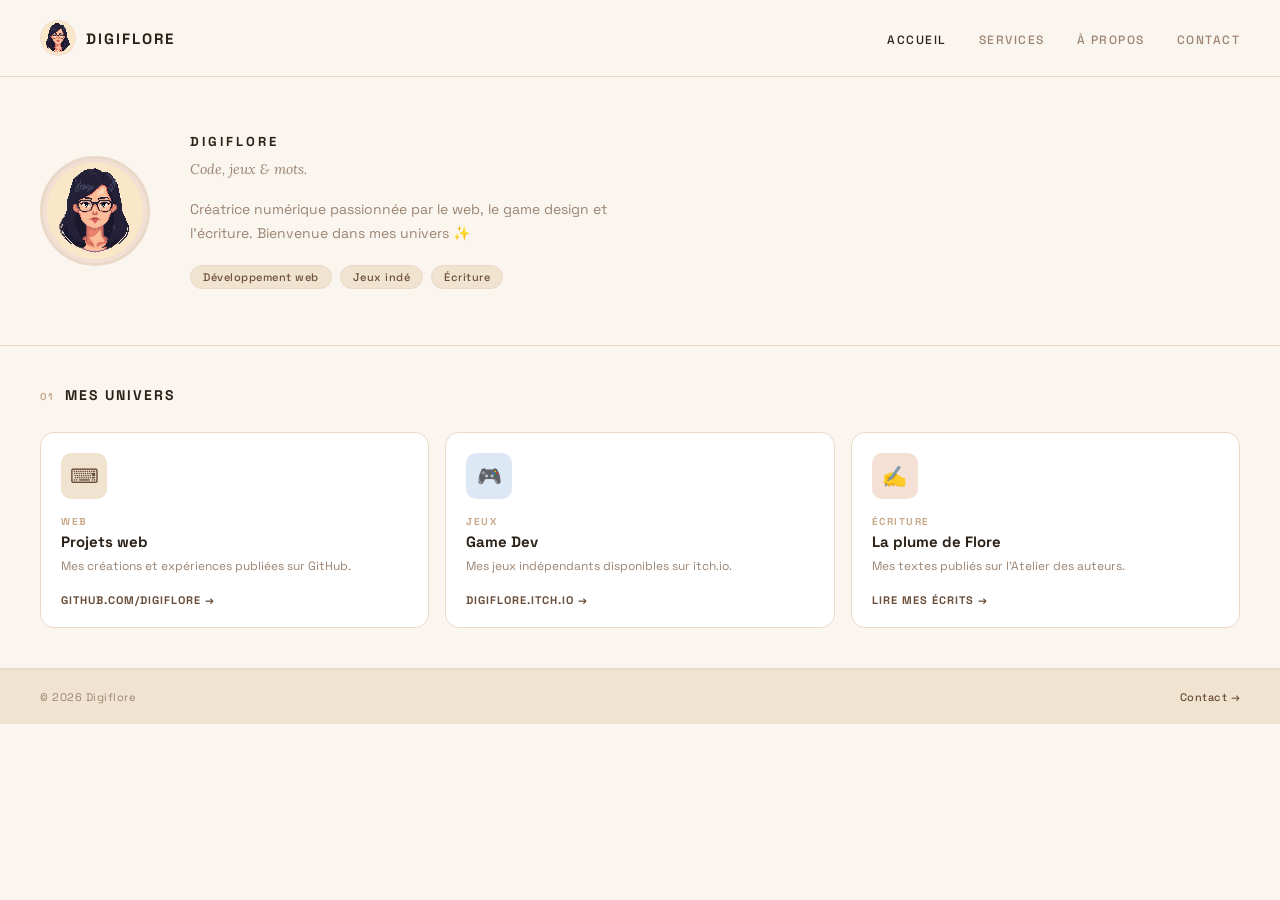
==== index.html @ 6e18a3bf "Amélioration de la navigation" ====
<!DOCTYPE html>
<html lang="fr">

<head>
  <meta charset="UTF-8" />
  <meta name="viewport" content="width=device-width, initial-scale=1.0" />
  <title>Digiflore</title>
  <meta name="description"
    content="Digiflore — Créatrice numérique passionnée par le web, le game design et l'écriture." />
  <link rel="icon" href="./img/digiflore - logo.png" type="image/png" />
  <link rel="preconnect" href="https://fonts.googleapis.com" />
  <link rel="preconnect" href="https://fonts.gstatic.com" crossorigin />
  <link href="https://fonts.googleapis.com/css2?family=Space+Grotesk:wght@400;500;700&family=Lora:ital@1&display=swap"
    rel="stylesheet" />
  <style>
    *,
    *::before,
    *::after {
      box-sizing: border-box;
      margin: 0;
      padding: 0;
    }

    :root {
      --cream: #FAF5EF;
      --beige: #F0E3D0;
      --border: #EAD9C8;
      --accent: #C9A88A;
      --brown-dark: #2A2118;
      --brown-mid: #6B4F3A;
      --brown-muted: #9C8472;
      --footer-bg: #F0E3D0;
    }

    html {
      scroll-behavior: smooth;
    }

    body {
      font-family: 'Space Grotesk', sans-serif;
      font-weight: 400;
      background: var(--cream);
      color: var(--brown-dark);
      min-height: 100vh;
    }

    /* ── NAV ── */
    nav {
      position: sticky;
      top: 0;
      z-index: 100;
      display: flex;
      justify-content: space-between;
      align-items: center;
      padding: 1.25rem 2.5rem;
      background: var(--cream);
      border-bottom: 1px solid var(--border);
    }

    .nav-logo {
      display: flex;
      align-items: center;
      gap: 10px;
      font-size: 15px;
      font-weight: 700;
      letter-spacing: 2px;
      text-transform: uppercase;
      color: var(--brown-dark);
      text-decoration: none;
    }

    .nav-logo img {
      width: 36px;
      height: 36px;
      border-radius: 50%;
      image-rendering: pixelated;
    }

    .nav-links {
      display: flex;
      gap: 2rem;
      list-style: none;
    }

    .nav-links a {
      font-size: 12px;
      font-weight: 500;
      letter-spacing: 1.5px;
      text-transform: uppercase;
      color: var(--brown-muted);
      text-decoration: none;
      transition: color 0.2s;
    }

    .nav-links a:hover,
    .nav-links a.active {
      color: var(--brown-dark);
    }

    /* ── HERO ── */
    .hero {
      display: grid;
      grid-template-columns: auto 1fr;
      gap: 2.5rem;
      align-items: center;
      padding: 3.5rem 2.5rem;
      border-bottom: 1px solid var(--border);
    }

    .hero-avatar {
      width: 110px;
      height: 110px;
      border-radius: 50%;
      background: var(--beige);
      border: 3px solid var(--border);
      overflow: hidden;
      flex-shrink: 0;
    }

    .hero-avatar img {
      width: 100%;
      height: 100%;
      object-fit: cover;
      image-rendering: pixelated;
    }

    .hero-text h1 {
      font-size: 13px;
      font-weight: 700;
      letter-spacing: 3px;
      text-transform: uppercase;
      color: var(--brown-dark);
      margin-bottom: 0.5rem;
    }

    .hero-tagline {
      font-family: 'Lora', serif;
      font-style: italic;
      font-size: 30px;
      color: var(--brown-mid);
      margin-bottom: 1rem;
      line-height: 1.3;
    }

    .hero-text p {
      font-size: 14px;
      line-height: 1.7;
      color: var(--brown-muted);
      max-width: 480px;
    }

    .tags {
      display: flex;
      flex-wrap: wrap;
      gap: 8px;
      margin-top: 1.25rem;
    }

    .tag {
      font-size: 11px;
      font-weight: 500;
      letter-spacing: 0.5px;
      padding: 4px 12px;
      border-radius: 20px;
      background: var(--beige);
      color: var(--brown-mid);
      border: 1px solid var(--border);
    }

    /* ── SECTIONS ── */
    .section {
      padding: 2.5rem;
      border-bottom: 1px solid var(--border);
    }

    .section-header {
      display: flex;
      align-items: baseline;
      gap: 10px;
      margin-bottom: 1.75rem;
    }

    .section-num {
      font-size: 10px;
      font-weight: 700;
      letter-spacing: 2px;
      text-transform: uppercase;
      color: var(--accent);
    }

    .section-title {
      font-size: 14px;
      font-weight: 700;
      letter-spacing: 2px;
      text-transform: uppercase;
      color: var(--brown-dark);
    }

    /* ── CARDS ── */
    .cards {
      display: grid;
      grid-template-columns: repeat(auto-fit, minmax(200px, 1fr));
      gap: 1rem;
    }

    .card {
      background: #fff;
      border: 1px solid var(--border);
      border-radius: 14px;
      padding: 1.25rem;
      text-decoration: none;
      display: block;
      transition: transform 0.2s, border-color 0.2s, box-shadow 0.2s;
    }

    .card:hover {
      transform: translateY(-4px);
      border-color: var(--accent);
      box-shadow: 0 8px 24px rgba(0, 0, 0, 0.05);
    }

    .card-icon {
      width: 46px;
      height: 46px;
      border-radius: 10px;
      display: flex;
      align-items: center;
      justify-content: center;
      margin-bottom: 1rem;
      font-size: 22px;
    }

    .card-icon.warm {
      background: var(--beige);
      color: var(--brown-mid);
    }

    .card-icon.blue {
      background: #DDE8F5;
      color: #3A5B8A;
    }

    .card-icon.peach {
      background: #F5E0D5;
      color: #8A3A3A;
    }

    /* Simple pixel icons via SVG */
    .icon-code::before {
      content: "⌨";
      font-size: 20px;
    }

    .icon-game::before {
      content: "🎮";
      font-size: 20px;
    }

    .icon-quill::before {
      content: "✍";
      font-size: 20px;
    }

    .card-label {
      font-size: 10px;
      font-weight: 700;
      letter-spacing: 1.5px;
      text-transform: uppercase;
      color: var(--accent);
      margin-bottom: 4px;
    }

    .card-name {
      font-size: 15px;
      font-weight: 700;
      color: var(--brown-dark);
      margin-bottom: 6px;
    }

    .card-desc {
      font-size: 12px;
      line-height: 1.6;
      color: var(--brown-muted);
    }

    .card-link {
      margin-top: 1rem;
      font-size: 11px;
      font-weight: 700;
      letter-spacing: 1px;
      text-transform: uppercase;
      color: var(--brown-mid);
      display: flex;
      align-items: center;
      gap: 4px;
    }

    .card-link::after {
      content: " →";
    }

    /* ── ABOUT ── */
    .about-wrap {
      display: grid;
      grid-template-columns: 1fr 2fr;
      gap: 2.5rem;
      align-items: center;
    }

    .about-img {
      background: var(--beige);
      border-radius: 14px;
      border: 1px solid var(--border);
      height: 160px;
      display: flex;
      align-items: center;
      justify-content: center;
      overflow: hidden;
    }

    .about-img img {
      width: 90px;
      height: 90px;
      border-radius: 50%;
      image-rendering: pixelated;
    }

    .about-text p {
      font-size: 14px;
      line-height: 1.8;
      color: var(--brown-mid);
      margin-bottom: 0.75rem;
    }

    .about-text p strong {
      color: var(--brown-dark);
      font-weight: 700;
    }

    /* ── FOOTER ── */
    footer {
      padding: 1.25rem 2.5rem;
      display: flex;
      justify-content: space-between;
      align-items: center;
      background: var(--footer-bg);
      border-top: 1px solid var(--border);
    }

    .footer-copy {
      font-size: 11px;
      color: var(--brown-muted);
      letter-spacing: 0.5px;
    }

    footer a {
      font-size: 11px;
      font-weight: 500;
      letter-spacing: 0.5px;
      color: var(--brown-mid);
      text-decoration: none;
    }

    footer a:hover {
      color: var(--brown-dark);
    }

    /* ── RESPONSIVE ── */
    @media (max-width: 640px) {
      nav {
        padding: 1rem 1.25rem;
      }

      .nav-links {
        gap: 1.25rem;
      }

      .hero {
        grid-template-columns: 1fr;
        padding: 2rem 1.25rem;
        gap: 1.5rem;
      }

      .hero-avatar {
        width: 80px;
        height: 80px;
      }

      .hero-tagline {
        font-size: 24px;
      }

      .section {
        padding: 2rem 1.25rem;
      }

      .about-wrap {
        grid-template-columns: 1fr;
        gap: 1.5rem;
      }

      footer {
        flex-direction: column;
        gap: 0.5rem;
        text-align: center;
      }
    }
  </style>
</head>

<body>

  <!-- NAV -->
  <nav>
    <a href="#home" class="nav-logo">
      <img src="./img/digiflore - logo.png" alt="Logo Digiflore" />
      Digiflore
    </a>
    <ul class="nav-links">
      <li><a href="./index.html" class="active">Accueil</a></li>
      <li><a href="./services.html">Services</a></li>
      <li><a href="./apropos.html">À propos</a></li>
      <li><a href="./contact.html">Contact</a></li>
    </ul>
  </nav>

  <!-- HERO -->
  <section class="hero" id="home">
    <div class="hero-avatar">
      <img src="./img/digiflore - logo.png" alt="Avatar pixel art de Flore" />
    </div>
    <div class="hero-text">
      <h1>Digiflore</h1>
      <p class="hero-tagline">Code, jeux &amp; mots.</p>
      <p>Créatrice numérique passionnée par le web, le game design et l'écriture. Bienvenue dans mes univers ✨</p>
      <div class="tags">
        <span class="tag">Développement web</span>
        <span class="tag">Jeux indé</span>
        <span class="tag">Écriture</span>
      </div>
    </div>
  </section>

  <!-- UNIVERS -->
  <section class="section">
    <div class="section-header">
      <span class="section-num">01</span>
      <span class="section-title">Mes univers</span>
    </div>
    <div class="cards">

      <a class="card" href="https://github.com/digiflore" target="_blank" rel="noopener">
        <div class="card-icon warm icon-code"></div>
        <p class="card-label">Web</p>
        <p class="card-name">Projets web</p>
        <p class="card-desc">Mes créations et expériences publiées sur GitHub.</p>
        <p class="card-link">github.com/digiflore</p>
      </a>

      <a class="card" href="https://digiflore.itch.io/" target="_blank" rel="noopener">
        <div class="card-icon blue icon-game"></div>
        <p class="card-label">Jeux</p>
        <p class="card-name">Game Dev</p>
        <p class="card-desc">Mes jeux indépendants disponibles sur itch.io.</p>
        <p class="card-link">digiflore.itch.io</p>
      </a>

      <a class="card" href="https://www.atelierdesauteurs.com/author/406882432/la-plume-de-flore/" target="_blank"
        rel="noopener">
        <div class="card-icon peach icon-quill"></div>
        <p class="card-label">Écriture</p>
        <p class="card-name">La plume de Flore</p>
        <p class="card-desc">Mes textes publiés sur l'Atelier des auteurs.</p>
        <p class="card-link">Lire mes écrits</p>
      </a>

    </div>
  </section>

  <!-- FOOTER -->
  <footer>
    <span class="footer-copy">© 2026 Digiflore</span>
    <a href="./contact.html">Contact →</a>
  </footer>

</body>

</html>
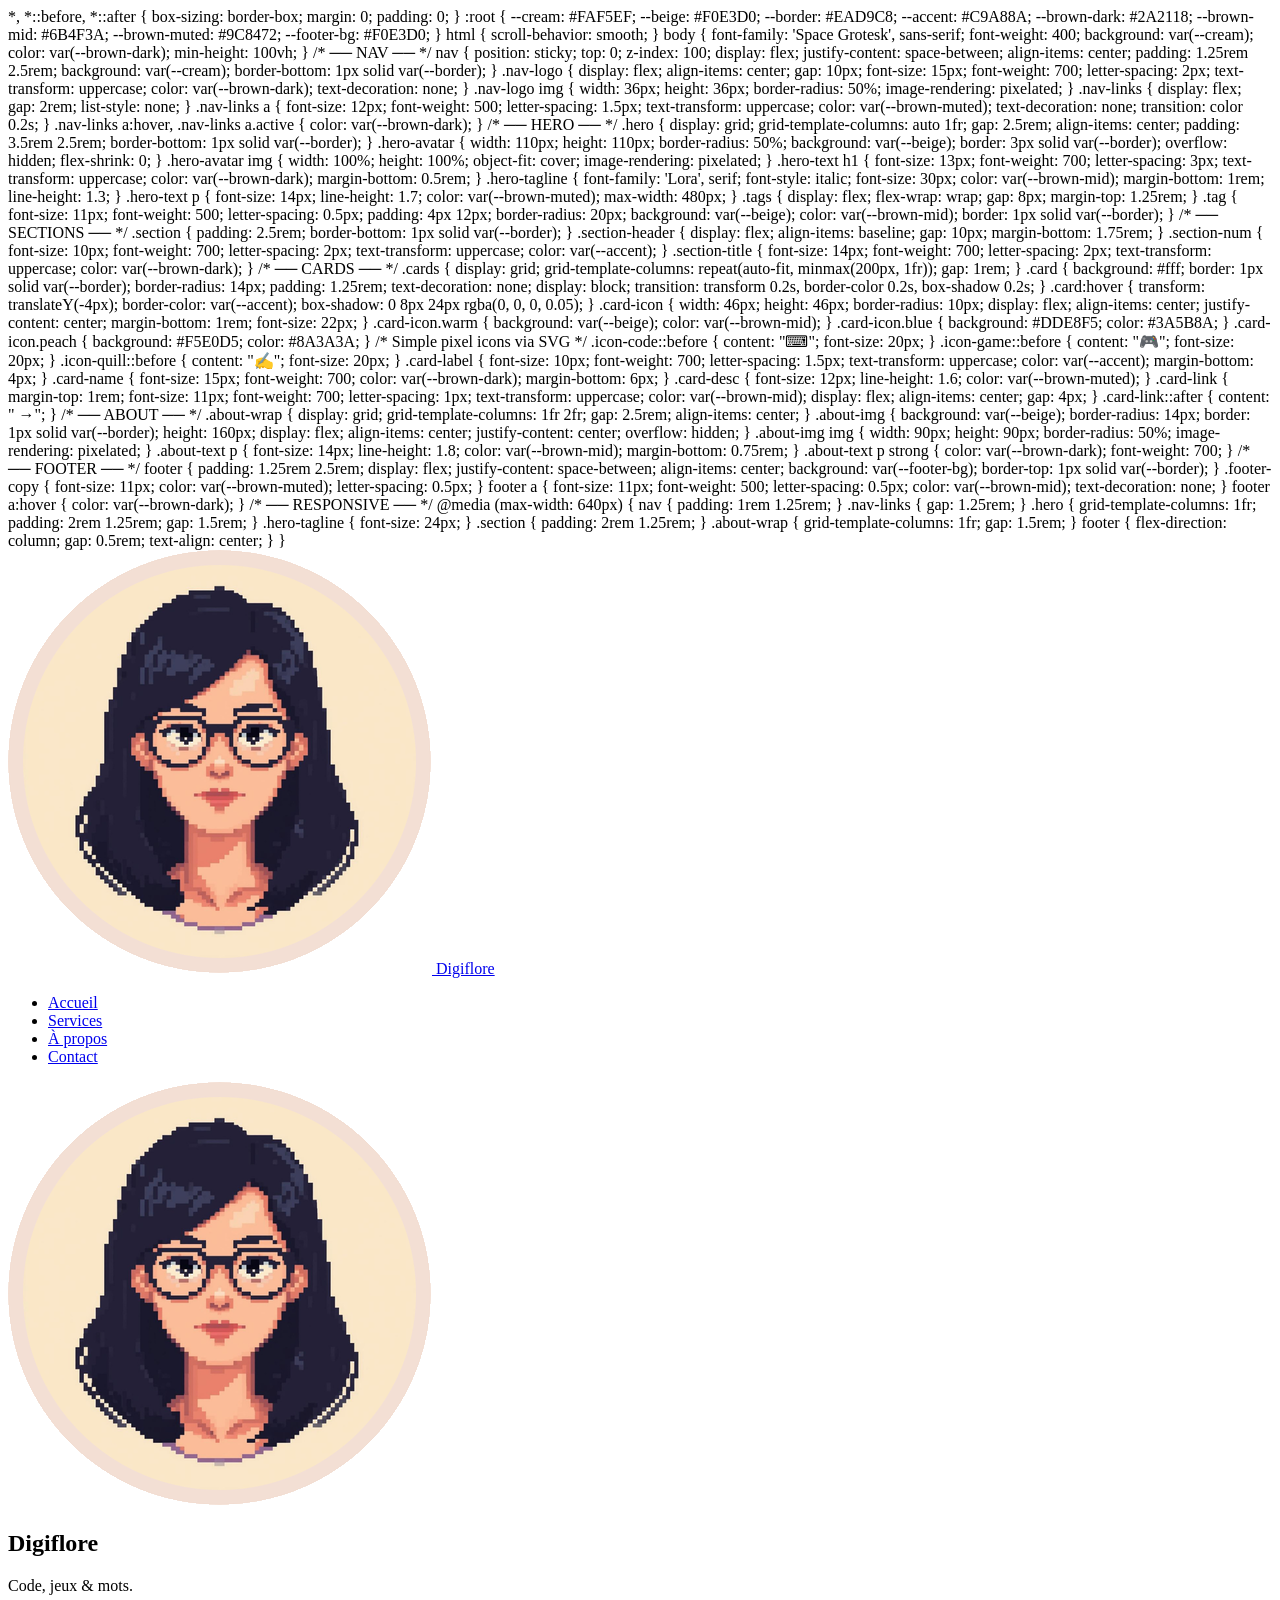
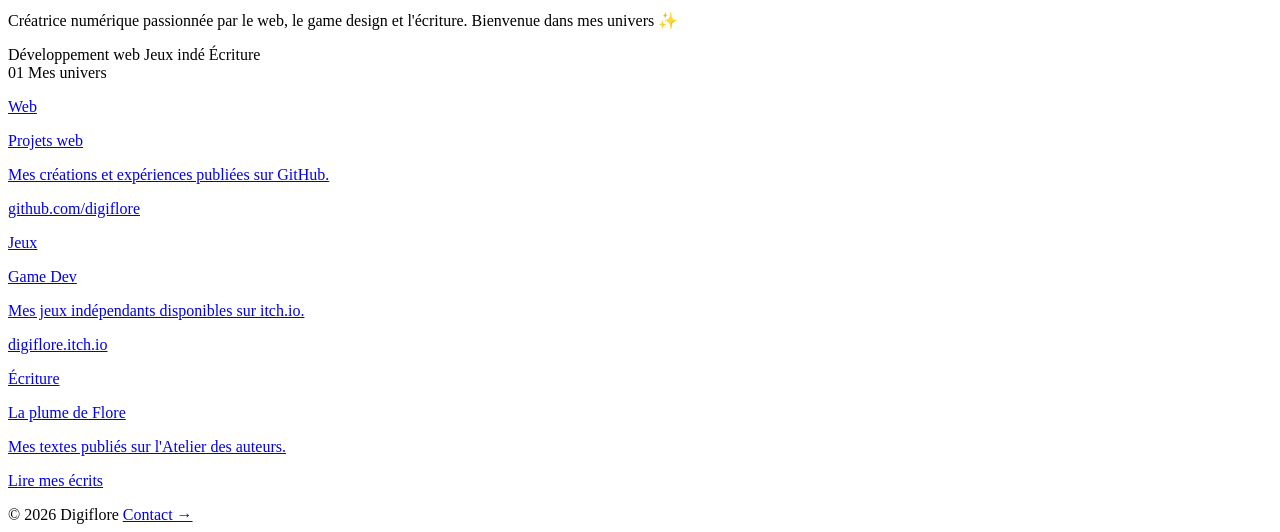
==== commit 7474bb1c: "Amélioration des performances" ====
--- a/index.html
+++ b/index.html
@@ -2,409 +2,412 @@
 <html lang="fr">
 
 <head>
+  <!-- Google tag (gtag.js) -->
+  <script async src="https://www.googletagmanager.com/gtag/js?id=G-BXMVHFDKNB"></script>
+  <script>
+    window.dataLayer = window.dataLayer || [];
+    function gtag() { dataLayer.push(arguments); }
+    gtag('js', new Date());
+
+    gtag('config', 'G-BXMVHFDKNB');
+  </script>
   <meta charset="UTF-8" />
   <meta name="viewport" content="width=device-width, initial-scale=1.0" />
   <title>Digiflore</title>
   <meta name="description"
     content="Digiflore — Créatrice numérique passionnée par le web, le game design et l'écriture." />
-  <link rel="icon" href="./img/digiflore - logo.png" type="image/png" />
-  <link rel="preconnect" href="https://fonts.googleapis.com" />
-  <link rel="preconnect" href="https://fonts.gstatic.com" crossorigin />
-  <link href="https://fonts.googleapis.com/css2?family=Space+Grotesk:wght@400;500;700&family=Lora:ital@1&display=swap"
-    rel="stylesheet" />
-  <style>
-    *,
-    *::before,
-    *::after {
-      box-sizing: border-box;
-      margin: 0;
-      padding: 0;
-    }
-
-    :root {
-      --cream: #FAF5EF;
-      --beige: #F0E3D0;
-      --border: #EAD9C8;
-      --accent: #C9A88A;
-      --brown-dark: #2A2118;
-      --brown-mid: #6B4F3A;
-      --brown-muted: #9C8472;
-      --footer-bg: #F0E3D0;
-    }
-
-    html {
-      scroll-behavior: smooth;
-    }
-
-    body {
-      font-family: 'Space Grotesk', sans-serif;
-      font-weight: 400;
-      background: var(--cream);
-      color: var(--brown-dark);
-      min-height: 100vh;
-    }
-
-    /* ── NAV ── */
-    nav {
-      position: sticky;
-      top: 0;
-      z-index: 100;
-      display: flex;
-      justify-content: space-between;
-      align-items: center;
-      padding: 1.25rem 2.5rem;
-      background: var(--cream);
-      border-bottom: 1px solid var(--border);
-    }
-
-    .nav-logo {
-      display: flex;
-      align-items: center;
-      gap: 10px;
-      font-size: 15px;
-      font-weight: 700;
-      letter-spacing: 2px;
-      text-transform: uppercase;
-      color: var(--brown-dark);
-      text-decoration: none;
-    }
-
-    .nav-logo img {
-      width: 36px;
-      height: 36px;
-      border-radius: 50%;
-      image-rendering: pixelated;
-    }
-
-    .nav-links {
-      display: flex;
-      gap: 2rem;
-      list-style: none;
-    }
-
-    .nav-links a {
-      font-size: 12px;
-      font-weight: 500;
-      letter-spacing: 1.5px;
-      text-transform: uppercase;
-      color: var(--brown-muted);
-      text-decoration: none;
-      transition: color 0.2s;
-    }
-
-    .nav-links a:hover,
-    .nav-links a.active {
-      color: var(--brown-dark);
-    }
-
-    /* ── HERO ── */
-    .hero {
-      display: grid;
-      grid-template-columns: auto 1fr;
-      gap: 2.5rem;
-      align-items: center;
-      padding: 3.5rem 2.5rem;
-      border-bottom: 1px solid var(--border);
-    }
-
-    .hero-avatar {
-      width: 110px;
-      height: 110px;
-      border-radius: 50%;
-      background: var(--beige);
-      border: 3px solid var(--border);
-      overflow: hidden;
-      flex-shrink: 0;
-    }
-
-    .hero-avatar img {
-      width: 100%;
-      height: 100%;
-      object-fit: cover;
-      image-rendering: pixelated;
-    }
-
-    .hero-text h1 {
-      font-size: 13px;
-      font-weight: 700;
-      letter-spacing: 3px;
-      text-transform: uppercase;
-      color: var(--brown-dark);
-      margin-bottom: 0.5rem;
-    }
-
-    .hero-tagline {
-      font-family: 'Lora', serif;
-      font-style: italic;
-      font-size: 30px;
-      color: var(--brown-mid);
-      margin-bottom: 1rem;
-      line-height: 1.3;
-    }
-
-    .hero-text p {
-      font-size: 14px;
-      line-height: 1.7;
-      color: var(--brown-muted);
-      max-width: 480px;
-    }
-
-    .tags {
-      display: flex;
-      flex-wrap: wrap;
-      gap: 8px;
-      margin-top: 1.25rem;
-    }
-
-    .tag {
-      font-size: 11px;
-      font-weight: 500;
-      letter-spacing: 0.5px;
-      padding: 4px 12px;
-      border-radius: 20px;
-      background: var(--beige);
-      color: var(--brown-mid);
-      border: 1px solid var(--border);
-    }
-
-    /* ── SECTIONS ── */
-    .section {
-      padding: 2.5rem;
-      border-bottom: 1px solid var(--border);
-    }
-
-    .section-header {
-      display: flex;
-      align-items: baseline;
-      gap: 10px;
-      margin-bottom: 1.75rem;
-    }
-
-    .section-num {
-      font-size: 10px;
-      font-weight: 700;
-      letter-spacing: 2px;
-      text-transform: uppercase;
-      color: var(--accent);
-    }
-
-    .section-title {
-      font-size: 14px;
-      font-weight: 700;
-      letter-spacing: 2px;
-      text-transform: uppercase;
-      color: var(--brown-dark);
-    }
-
-    /* ── CARDS ── */
-    .cards {
-      display: grid;
-      grid-template-columns: repeat(auto-fit, minmax(200px, 1fr));
-      gap: 1rem;
-    }
-
-    .card {
-      background: #fff;
-      border: 1px solid var(--border);
-      border-radius: 14px;
-      padding: 1.25rem;
-      text-decoration: none;
-      display: block;
-      transition: transform 0.2s, border-color 0.2s, box-shadow 0.2s;
-    }
-
-    .card:hover {
-      transform: translateY(-4px);
-      border-color: var(--accent);
-      box-shadow: 0 8px 24px rgba(0, 0, 0, 0.05);
-    }
-
-    .card-icon {
-      width: 46px;
-      height: 46px;
-      border-radius: 10px;
-      display: flex;
-      align-items: center;
-      justify-content: center;
-      margin-bottom: 1rem;
-      font-size: 22px;
-    }
-
-    .card-icon.warm {
-      background: var(--beige);
-      color: var(--brown-mid);
-    }
-
-    .card-icon.blue {
-      background: #DDE8F5;
-      color: #3A5B8A;
-    }
-
-    .card-icon.peach {
-      background: #F5E0D5;
-      color: #8A3A3A;
-    }
-
-    /* Simple pixel icons via SVG */
-    .icon-code::before {
-      content: "⌨";
-      font-size: 20px;
-    }
-
-    .icon-game::before {
-      content: "🎮";
-      font-size: 20px;
-    }
-
-    .icon-quill::before {
-      content: "✍";
-      font-size: 20px;
-    }
-
-    .card-label {
-      font-size: 10px;
-      font-weight: 700;
-      letter-spacing: 1.5px;
-      text-transform: uppercase;
-      color: var(--accent);
-      margin-bottom: 4px;
-    }
-
-    .card-name {
-      font-size: 15px;
-      font-weight: 700;
-      color: var(--brown-dark);
-      margin-bottom: 6px;
-    }
-
-    .card-desc {
-      font-size: 12px;
-      line-height: 1.6;
-      color: var(--brown-muted);
-    }
-
-    .card-link {
-      margin-top: 1rem;
-      font-size: 11px;
-      font-weight: 700;
-      letter-spacing: 1px;
-      text-transform: uppercase;
-      color: var(--brown-mid);
-      display: flex;
-      align-items: center;
-      gap: 4px;
-    }
-
-    .card-link::after {
-      content: " →";
-    }
-
-    /* ── ABOUT ── */
-    .about-wrap {
-      display: grid;
-      grid-template-columns: 1fr 2fr;
-      gap: 2.5rem;
-      align-items: center;
-    }
-
-    .about-img {
-      background: var(--beige);
-      border-radius: 14px;
-      border: 1px solid var(--border);
-      height: 160px;
-      display: flex;
-      align-items: center;
-      justify-content: center;
-      overflow: hidden;
-    }
-
-    .about-img img {
-      width: 90px;
-      height: 90px;
-      border-radius: 50%;
-      image-rendering: pixelated;
-    }
-
-    .about-text p {
-      font-size: 14px;
-      line-height: 1.8;
-      color: var(--brown-mid);
-      margin-bottom: 0.75rem;
-    }
-
-    .about-text p strong {
-      color: var(--brown-dark);
-      font-weight: 700;
-    }
-
-    /* ── FOOTER ── */
-    footer {
-      padding: 1.25rem 2.5rem;
-      display: flex;
-      justify-content: space-between;
-      align-items: center;
-      background: var(--footer-bg);
-      border-top: 1px solid var(--border);
-    }
-
-    .footer-copy {
-      font-size: 11px;
-      color: var(--brown-muted);
-      letter-spacing: 0.5px;
-    }
-
-    footer a {
-      font-size: 11px;
-      font-weight: 500;
-      letter-spacing: 0.5px;
-      color: var(--brown-mid);
-      text-decoration: none;
-    }
-
-    footer a:hover {
-      color: var(--brown-dark);
-    }
-
-    /* ── RESPONSIVE ── */
-    @media (max-width: 640px) {
-      nav {
-        padding: 1rem 1.25rem;
-      }
-
-      .nav-links {
-        gap: 1.25rem;
-      }
-
-      .hero {
-        grid-template-columns: 1fr;
-        padding: 2rem 1.25rem;
-        gap: 1.5rem;
-      }
-
-      .hero-avatar {
-        width: 80px;
-        height: 80px;
-      }
-
-      .hero-tagline {
-        font-size: 24px;
-      }
-
-      .section {
-        padding: 2rem 1.25rem;
-      }
-
-      .about-wrap {
-        grid-template-columns: 1fr;
-        gap: 1.5rem;
-      }
-
-      footer {
-        flex-direction: column;
-        gap: 0.5rem;
-        text-align: center;
-      }
-    }
+  <link rel="icon" href="./img/logo.png" type="image/png" />
+  <link rel="preconnect" href="https://fonts.googleapis.com">
+  <link rel="preconnect" href="https://fonts.gstatic.com" crossorigin>
+  <link rel="preload" as="style"
+    href="https://fonts.googleapis.com/css2?family=Space+Grotesk:wght@400;500;700&family=Lora:ital@1&display=swap">
+  *,
+  *::before,
+  *::after {
+  box-sizing: border-box;
+  margin: 0;
+  padding: 0;
+  }
+
+  :root {
+  --cream: #FAF5EF;
+  --beige: #F0E3D0;
+  --border: #EAD9C8;
+  --accent: #C9A88A;
+  --brown-dark: #2A2118;
+  --brown-mid: #6B4F3A;
+  --brown-muted: #9C8472;
+  --footer-bg: #F0E3D0;
+  }
+
+  html {
+  scroll-behavior: smooth;
+  }
+
+  body {
+  font-family: 'Space Grotesk', sans-serif;
+  font-weight: 400;
+  background: var(--cream);
+  color: var(--brown-dark);
+  min-height: 100vh;
+  }
+
+  /* ── NAV ── */
+  nav {
+  position: sticky;
+  top: 0;
+  z-index: 100;
+  display: flex;
+  justify-content: space-between;
+  align-items: center;
+  padding: 1.25rem 2.5rem;
+  background: var(--cream);
+  border-bottom: 1px solid var(--border);
+  }
+
+  .nav-logo {
+  display: flex;
+  align-items: center;
+  gap: 10px;
+  font-size: 15px;
+  font-weight: 700;
+  letter-spacing: 2px;
+  text-transform: uppercase;
+  color: var(--brown-dark);
+  text-decoration: none;
+  }
+
+  .nav-logo img {
+  width: 36px;
+  height: 36px;
+  border-radius: 50%;
+  image-rendering: pixelated;
+  }
+
+  .nav-links {
+  display: flex;
+  gap: 2rem;
+  list-style: none;
+  }
+
+  .nav-links a {
+  font-size: 12px;
+  font-weight: 500;
+  letter-spacing: 1.5px;
+  text-transform: uppercase;
+  color: var(--brown-muted);
+  text-decoration: none;
+  transition: color 0.2s;
+  }
+
+  .nav-links a:hover,
+  .nav-links a.active {
+  color: var(--brown-dark);
+  }
+
+  /* ── HERO ── */
+  .hero {
+  display: grid;
+  grid-template-columns: auto 1fr;
+  gap: 2.5rem;
+  align-items: center;
+  padding: 3.5rem 2.5rem;
+  border-bottom: 1px solid var(--border);
+  }
+
+  .hero-avatar {
+  width: 110px;
+  height: 110px;
+  border-radius: 50%;
+  background: var(--beige);
+  border: 3px solid var(--border);
+  overflow: hidden;
+  flex-shrink: 0;
+  }
+
+  .hero-avatar img {
+  width: 100%;
+  height: 100%;
+  object-fit: cover;
+  image-rendering: pixelated;
+  }
+
+  .hero-text h1 {
+  font-size: 13px;
+  font-weight: 700;
+  letter-spacing: 3px;
+  text-transform: uppercase;
+  color: var(--brown-dark);
+  margin-bottom: 0.5rem;
+  }
+
+  .hero-tagline {
+  font-family: 'Lora', serif;
+  font-style: italic;
+  font-size: 30px;
+  color: var(--brown-mid);
+  margin-bottom: 1rem;
+  line-height: 1.3;
+  }
+
+  .hero-text p {
+  font-size: 14px;
+  line-height: 1.7;
+  color: var(--brown-muted);
+  max-width: 480px;
+  }
+
+  .tags {
+  display: flex;
+  flex-wrap: wrap;
+  gap: 8px;
+  margin-top: 1.25rem;
+  }
+
+  .tag {
+  font-size: 11px;
+  font-weight: 500;
+  letter-spacing: 0.5px;
+  padding: 4px 12px;
+  border-radius: 20px;
+  background: var(--beige);
+  color: var(--brown-mid);
+  border: 1px solid var(--border);
+  }
+
+  /* ── SECTIONS ── */
+  .section {
+  padding: 2.5rem;
+  border-bottom: 1px solid var(--border);
+  }
+
+  .section-header {
+  display: flex;
+  align-items: baseline;
+  gap: 10px;
+  margin-bottom: 1.75rem;
+  }
+
+  .section-num {
+  font-size: 10px;
+  font-weight: 700;
+  letter-spacing: 2px;
+  text-transform: uppercase;
+  color: var(--accent);
+  }
+
+  .section-title {
+  font-size: 14px;
+  font-weight: 700;
+  letter-spacing: 2px;
+  text-transform: uppercase;
+  color: var(--brown-dark);
+  }
+
+  /* ── CARDS ── */
+  .cards {
+  display: grid;
+  grid-template-columns: repeat(auto-fit, minmax(200px, 1fr));
+  gap: 1rem;
+  }
+
+  .card {
+  background: #fff;
+  border: 1px solid var(--border);
+  border-radius: 14px;
+  padding: 1.25rem;
+  text-decoration: none;
+  display: block;
+  transition: transform 0.2s, border-color 0.2s, box-shadow 0.2s;
+  }
+
+  .card:hover {
+  transform: translateY(-4px);
+  border-color: var(--accent);
+  box-shadow: 0 8px 24px rgba(0, 0, 0, 0.05);
+  }
+
+  .card-icon {
+  width: 46px;
+  height: 46px;
+  border-radius: 10px;
+  display: flex;
+  align-items: center;
+  justify-content: center;
+  margin-bottom: 1rem;
+  font-size: 22px;
+  }
+
+  .card-icon.warm {
+  background: var(--beige);
+  color: var(--brown-mid);
+  }
+
+  .card-icon.blue {
+  background: #DDE8F5;
+  color: #3A5B8A;
+  }
+
+  .card-icon.peach {
+  background: #F5E0D5;
+  color: #8A3A3A;
+  }
+
+  /* Simple pixel icons via SVG */
+  .icon-code::before {
+  content: "⌨";
+  font-size: 20px;
+  }
+
+  .icon-game::before {
+  content: "🎮";
+  font-size: 20px;
+  }
+
+  .icon-quill::before {
+  content: "✍";
+  font-size: 20px;
+  }
+
+  .card-label {
+  font-size: 10px;
+  font-weight: 700;
+  letter-spacing: 1.5px;
+  text-transform: uppercase;
+  color: var(--accent);
+  margin-bottom: 4px;
+  }
+
+  .card-name {
+  font-size: 15px;
+  font-weight: 700;
+  color: var(--brown-dark);
+  margin-bottom: 6px;
+  }
+
+  .card-desc {
+  font-size: 12px;
+  line-height: 1.6;
+  color: var(--brown-muted);
+  }
+
+  .card-link {
+  margin-top: 1rem;
+  font-size: 11px;
+  font-weight: 700;
+  letter-spacing: 1px;
+  text-transform: uppercase;
+  color: var(--brown-mid);
+  display: flex;
+  align-items: center;
+  gap: 4px;
+  }
+
+  .card-link::after {
+  content: " →";
+  }
+
+  /* ── ABOUT ── */
+  .about-wrap {
+  display: grid;
+  grid-template-columns: 1fr 2fr;
+  gap: 2.5rem;
+  align-items: center;
+  }
+
+  .about-img {
+  background: var(--beige);
+  border-radius: 14px;
+  border: 1px solid var(--border);
+  height: 160px;
+  display: flex;
+  align-items: center;
+  justify-content: center;
+  overflow: hidden;
+  }
+
+  .about-img img {
+  width: 90px;
+  height: 90px;
+  border-radius: 50%;
+  image-rendering: pixelated;
+  }
+
+  .about-text p {
+  font-size: 14px;
+  line-height: 1.8;
+  color: var(--brown-mid);
+  margin-bottom: 0.75rem;
+  }
+
+  .about-text p strong {
+  color: var(--brown-dark);
+  font-weight: 700;
+  }
+
+  /* ── FOOTER ── */
+  footer {
+  padding: 1.25rem 2.5rem;
+  display: flex;
+  justify-content: space-between;
+  align-items: center;
+  background: var(--footer-bg);
+  border-top: 1px solid var(--border);
+  }
+
+  .footer-copy {
+  font-size: 11px;
+  color: var(--brown-muted);
+  letter-spacing: 0.5px;
+  }
+
+  footer a {
+  font-size: 11px;
+  font-weight: 500;
+  letter-spacing: 0.5px;
+  color: var(--brown-mid);
+  text-decoration: none;
+  }
+
+  footer a:hover {
+  color: var(--brown-dark);
+  }
+
+  /* ── RESPONSIVE ── */
+  @media (max-width: 640px) {
+  nav {
+  padding: 1rem 1.25rem;
+  }
+
+  .nav-links {
+  gap: 1.25rem;
+  }
+
+  .hero {
+  grid-template-columns: 1fr;
+  padding: 2rem 1.25rem;
+  gap: 1.5rem;
+  }
+
+  .hero-tagline {
+  font-size: 24px;
+  }
+
+  .section {
+  padding: 2rem 1.25rem;
+  }
+
+  .about-wrap {
+  grid-template-columns: 1fr;
+  gap: 1.5rem;
+  }
+
+  footer {
+  flex-direction: column;
+  gap: 0.5rem;
+  text-align: center;
+  }
+  }
   </style>
 </head>
 
@@ -412,22 +415,22 @@
 
   <!-- NAV -->
   <nav>
-    <a href="#home" class="nav-logo">
-      <img src="./img/digiflore - logo.png" alt="Logo Digiflore" />
+    <a href="./index.html" class="nav-logo">
+      <img src="./img/logo.png" loading="lazy" alt="Logo Digiflore" />
       Digiflore
     </a>
     <ul class="nav-links">
       <li><a href="./index.html" class="active">Accueil</a></li>
-      <li><a href="./services.html">Services</a></li>
-      <li><a href="./apropos.html">À propos</a></li>
-      <li><a href="./contact.html">Contact</a></li>
+      <li><a href="./pages/services.html">Services</a></li>
+      <li><a href="./pages/apropos.html">À propos</a></li>
+      <li><a href="./pages/contact.html">Contact</a></li>
     </ul>
   </nav>
 
   <!-- HERO -->
   <section class="hero" id="home">
     <div class="hero-avatar">
-      <img src="./img/digiflore - logo.png" alt="Avatar pixel art de Flore" />
+      <img src="./img/logo.png" loading="lazy" alt="Avatar pixel art de Flore" />
     </div>
     <div class="hero-text">
       <h1>Digiflore</h1>
@@ -480,7 +483,7 @@
   <!-- FOOTER -->
   <footer>
     <span class="footer-copy">© 2026 Digiflore</span>
-    <a href="./contact.html">Contact →</a>
+    <a href="./pages/contact.html">Contact →</a>
   </footer>
 
 </body>
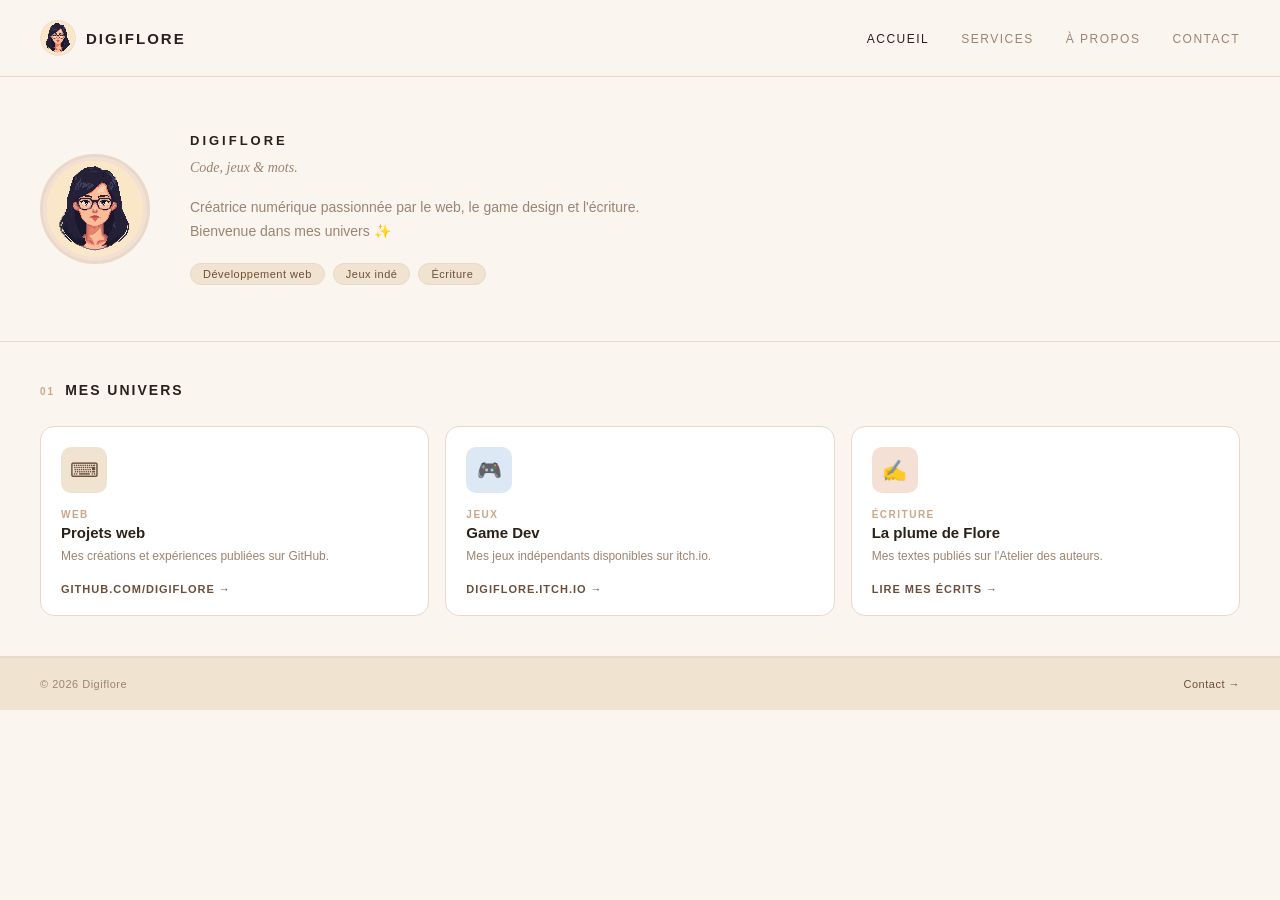
==== commit 630c1125: "Correction erreur balise" ====
--- a/index.html
+++ b/index.html
@@ -21,393 +21,394 @@
   <link rel="preconnect" href="https://fonts.gstatic.com" crossorigin>
   <link rel="preload" as="style"
     href="https://fonts.googleapis.com/css2?family=Space+Grotesk:wght@400;500;700&family=Lora:ital@1&display=swap">
-  *,
-  *::before,
-  *::after {
-  box-sizing: border-box;
-  margin: 0;
-  padding: 0;
-  }
-
-  :root {
-  --cream: #FAF5EF;
-  --beige: #F0E3D0;
-  --border: #EAD9C8;
-  --accent: #C9A88A;
-  --brown-dark: #2A2118;
-  --brown-mid: #6B4F3A;
-  --brown-muted: #9C8472;
-  --footer-bg: #F0E3D0;
-  }
-
-  html {
-  scroll-behavior: smooth;
-  }
-
-  body {
-  font-family: 'Space Grotesk', sans-serif;
-  font-weight: 400;
-  background: var(--cream);
-  color: var(--brown-dark);
-  min-height: 100vh;
-  }
-
-  /* ── NAV ── */
-  nav {
-  position: sticky;
-  top: 0;
-  z-index: 100;
-  display: flex;
-  justify-content: space-between;
-  align-items: center;
-  padding: 1.25rem 2.5rem;
-  background: var(--cream);
-  border-bottom: 1px solid var(--border);
-  }
-
-  .nav-logo {
-  display: flex;
-  align-items: center;
-  gap: 10px;
-  font-size: 15px;
-  font-weight: 700;
-  letter-spacing: 2px;
-  text-transform: uppercase;
-  color: var(--brown-dark);
-  text-decoration: none;
-  }
-
-  .nav-logo img {
-  width: 36px;
-  height: 36px;
-  border-radius: 50%;
-  image-rendering: pixelated;
-  }
-
-  .nav-links {
-  display: flex;
-  gap: 2rem;
-  list-style: none;
-  }
-
-  .nav-links a {
-  font-size: 12px;
-  font-weight: 500;
-  letter-spacing: 1.5px;
-  text-transform: uppercase;
-  color: var(--brown-muted);
-  text-decoration: none;
-  transition: color 0.2s;
-  }
-
-  .nav-links a:hover,
-  .nav-links a.active {
-  color: var(--brown-dark);
-  }
-
-  /* ── HERO ── */
-  .hero {
-  display: grid;
-  grid-template-columns: auto 1fr;
-  gap: 2.5rem;
-  align-items: center;
-  padding: 3.5rem 2.5rem;
-  border-bottom: 1px solid var(--border);
-  }
-
-  .hero-avatar {
-  width: 110px;
-  height: 110px;
-  border-radius: 50%;
-  background: var(--beige);
-  border: 3px solid var(--border);
-  overflow: hidden;
-  flex-shrink: 0;
-  }
-
-  .hero-avatar img {
-  width: 100%;
-  height: 100%;
-  object-fit: cover;
-  image-rendering: pixelated;
-  }
-
-  .hero-text h1 {
-  font-size: 13px;
-  font-weight: 700;
-  letter-spacing: 3px;
-  text-transform: uppercase;
-  color: var(--brown-dark);
-  margin-bottom: 0.5rem;
-  }
-
-  .hero-tagline {
-  font-family: 'Lora', serif;
-  font-style: italic;
-  font-size: 30px;
-  color: var(--brown-mid);
-  margin-bottom: 1rem;
-  line-height: 1.3;
-  }
-
-  .hero-text p {
-  font-size: 14px;
-  line-height: 1.7;
-  color: var(--brown-muted);
-  max-width: 480px;
-  }
-
-  .tags {
-  display: flex;
-  flex-wrap: wrap;
-  gap: 8px;
-  margin-top: 1.25rem;
-  }
-
-  .tag {
-  font-size: 11px;
-  font-weight: 500;
-  letter-spacing: 0.5px;
-  padding: 4px 12px;
-  border-radius: 20px;
-  background: var(--beige);
-  color: var(--brown-mid);
-  border: 1px solid var(--border);
-  }
-
-  /* ── SECTIONS ── */
-  .section {
-  padding: 2.5rem;
-  border-bottom: 1px solid var(--border);
-  }
-
-  .section-header {
-  display: flex;
-  align-items: baseline;
-  gap: 10px;
-  margin-bottom: 1.75rem;
-  }
-
-  .section-num {
-  font-size: 10px;
-  font-weight: 700;
-  letter-spacing: 2px;
-  text-transform: uppercase;
-  color: var(--accent);
-  }
-
-  .section-title {
-  font-size: 14px;
-  font-weight: 700;
-  letter-spacing: 2px;
-  text-transform: uppercase;
-  color: var(--brown-dark);
-  }
-
-  /* ── CARDS ── */
-  .cards {
-  display: grid;
-  grid-template-columns: repeat(auto-fit, minmax(200px, 1fr));
-  gap: 1rem;
-  }
-
-  .card {
-  background: #fff;
-  border: 1px solid var(--border);
-  border-radius: 14px;
-  padding: 1.25rem;
-  text-decoration: none;
-  display: block;
-  transition: transform 0.2s, border-color 0.2s, box-shadow 0.2s;
-  }
-
-  .card:hover {
-  transform: translateY(-4px);
-  border-color: var(--accent);
-  box-shadow: 0 8px 24px rgba(0, 0, 0, 0.05);
-  }
-
-  .card-icon {
-  width: 46px;
-  height: 46px;
-  border-radius: 10px;
-  display: flex;
-  align-items: center;
-  justify-content: center;
-  margin-bottom: 1rem;
-  font-size: 22px;
-  }
-
-  .card-icon.warm {
-  background: var(--beige);
-  color: var(--brown-mid);
-  }
-
-  .card-icon.blue {
-  background: #DDE8F5;
-  color: #3A5B8A;
-  }
-
-  .card-icon.peach {
-  background: #F5E0D5;
-  color: #8A3A3A;
-  }
-
-  /* Simple pixel icons via SVG */
-  .icon-code::before {
-  content: "⌨";
-  font-size: 20px;
-  }
-
-  .icon-game::before {
-  content: "🎮";
-  font-size: 20px;
-  }
-
-  .icon-quill::before {
-  content: "✍";
-  font-size: 20px;
-  }
-
-  .card-label {
-  font-size: 10px;
-  font-weight: 700;
-  letter-spacing: 1.5px;
-  text-transform: uppercase;
-  color: var(--accent);
-  margin-bottom: 4px;
-  }
-
-  .card-name {
-  font-size: 15px;
-  font-weight: 700;
-  color: var(--brown-dark);
-  margin-bottom: 6px;
-  }
-
-  .card-desc {
-  font-size: 12px;
-  line-height: 1.6;
-  color: var(--brown-muted);
-  }
-
-  .card-link {
-  margin-top: 1rem;
-  font-size: 11px;
-  font-weight: 700;
-  letter-spacing: 1px;
-  text-transform: uppercase;
-  color: var(--brown-mid);
-  display: flex;
-  align-items: center;
-  gap: 4px;
-  }
-
-  .card-link::after {
-  content: " →";
-  }
-
-  /* ── ABOUT ── */
-  .about-wrap {
-  display: grid;
-  grid-template-columns: 1fr 2fr;
-  gap: 2.5rem;
-  align-items: center;
-  }
-
-  .about-img {
-  background: var(--beige);
-  border-radius: 14px;
-  border: 1px solid var(--border);
-  height: 160px;
-  display: flex;
-  align-items: center;
-  justify-content: center;
-  overflow: hidden;
-  }
-
-  .about-img img {
-  width: 90px;
-  height: 90px;
-  border-radius: 50%;
-  image-rendering: pixelated;
-  }
-
-  .about-text p {
-  font-size: 14px;
-  line-height: 1.8;
-  color: var(--brown-mid);
-  margin-bottom: 0.75rem;
-  }
-
-  .about-text p strong {
-  color: var(--brown-dark);
-  font-weight: 700;
-  }
-
-  /* ── FOOTER ── */
-  footer {
-  padding: 1.25rem 2.5rem;
-  display: flex;
-  justify-content: space-between;
-  align-items: center;
-  background: var(--footer-bg);
-  border-top: 1px solid var(--border);
-  }
-
-  .footer-copy {
-  font-size: 11px;
-  color: var(--brown-muted);
-  letter-spacing: 0.5px;
-  }
-
-  footer a {
-  font-size: 11px;
-  font-weight: 500;
-  letter-spacing: 0.5px;
-  color: var(--brown-mid);
-  text-decoration: none;
-  }
-
-  footer a:hover {
-  color: var(--brown-dark);
-  }
-
-  /* ── RESPONSIVE ── */
-  @media (max-width: 640px) {
-  nav {
-  padding: 1rem 1.25rem;
-  }
-
-  .nav-links {
-  gap: 1.25rem;
-  }
-
-  .hero {
-  grid-template-columns: 1fr;
-  padding: 2rem 1.25rem;
-  gap: 1.5rem;
-  }
-
-  .hero-tagline {
-  font-size: 24px;
-  }
-
-  .section {
-  padding: 2rem 1.25rem;
-  }
-
-  .about-wrap {
-  grid-template-columns: 1fr;
-  gap: 1.5rem;
-  }
-
-  footer {
-  flex-direction: column;
-  gap: 0.5rem;
-  text-align: center;
-  }
-  }
+  <style>
+    *,
+    *::before,
+    *::after {
+      box-sizing: border-box;
+      margin: 0;
+      padding: 0;
+    }
+
+    :root {
+      --cream: #FAF5EF;
+      --beige: #F0E3D0;
+      --border: #EAD9C8;
+      --accent: #C9A88A;
+      --brown-dark: #2A2118;
+      --brown-mid: #6B4F3A;
+      --brown-muted: #9C8472;
+      --footer-bg: #F0E3D0;
+    }
+
+    html {
+      scroll-behavior: smooth;
+    }
+
+    body {
+      font-family: 'Space Grotesk', sans-serif;
+      font-weight: 400;
+      background: var(--cream);
+      color: var(--brown-dark);
+      min-height: 100vh;
+    }
+
+    /* ── NAV ── */
+    nav {
+      position: sticky;
+      top: 0;
+      z-index: 100;
+      display: flex;
+      justify-content: space-between;
+      align-items: center;
+      padding: 1.25rem 2.5rem;
+      background: var(--cream);
+      border-bottom: 1px solid var(--border);
+    }
+
+    .nav-logo {
+      display: flex;
+      align-items: center;
+      gap: 10px;
+      font-size: 15px;
+      font-weight: 700;
+      letter-spacing: 2px;
+      text-transform: uppercase;
+      color: var(--brown-dark);
+      text-decoration: none;
+    }
+
+    .nav-logo img {
+      width: 36px;
+      height: 36px;
+      border-radius: 50%;
+      image-rendering: pixelated;
+    }
+
+    .nav-links {
+      display: flex;
+      gap: 2rem;
+      list-style: none;
+    }
+
+    .nav-links a {
+      font-size: 12px;
+      font-weight: 500;
+      letter-spacing: 1.5px;
+      text-transform: uppercase;
+      color: var(--brown-muted);
+      text-decoration: none;
+      transition: color 0.2s;
+    }
+
+    .nav-links a:hover,
+    .nav-links a.active {
+      color: var(--brown-dark);
+    }
+
+    /* ── HERO ── */
+    .hero {
+      display: grid;
+      grid-template-columns: auto 1fr;
+      gap: 2.5rem;
+      align-items: center;
+      padding: 3.5rem 2.5rem;
+      border-bottom: 1px solid var(--border);
+    }
+
+    .hero-avatar {
+      width: 110px;
+      height: 110px;
+      border-radius: 50%;
+      background: var(--beige);
+      border: 3px solid var(--border);
+      overflow: hidden;
+      flex-shrink: 0;
+    }
+
+    .hero-avatar img {
+      width: 100%;
+      height: 100%;
+      object-fit: cover;
+      image-rendering: pixelated;
+    }
+
+    .hero-text h1 {
+      font-size: 13px;
+      font-weight: 700;
+      letter-spacing: 3px;
+      text-transform: uppercase;
+      color: var(--brown-dark);
+      margin-bottom: 0.5rem;
+    }
+
+    .hero-tagline {
+      font-family: 'Lora', serif;
+      font-style: italic;
+      font-size: 30px;
+      color: var(--brown-mid);
+      margin-bottom: 1rem;
+      line-height: 1.3;
+    }
+
+    .hero-text p {
+      font-size: 14px;
+      line-height: 1.7;
+      color: var(--brown-muted);
+      max-width: 480px;
+    }
+
+    .tags {
+      display: flex;
+      flex-wrap: wrap;
+      gap: 8px;
+      margin-top: 1.25rem;
+    }
+
+    .tag {
+      font-size: 11px;
+      font-weight: 500;
+      letter-spacing: 0.5px;
+      padding: 4px 12px;
+      border-radius: 20px;
+      background: var(--beige);
+      color: var(--brown-mid);
+      border: 1px solid var(--border);
+    }
+
+    /* ── SECTIONS ── */
+    .section {
+      padding: 2.5rem;
+      border-bottom: 1px solid var(--border);
+    }
+
+    .section-header {
+      display: flex;
+      align-items: baseline;
+      gap: 10px;
+      margin-bottom: 1.75rem;
+    }
+
+    .section-num {
+      font-size: 10px;
+      font-weight: 700;
+      letter-spacing: 2px;
+      text-transform: uppercase;
+      color: var(--accent);
+    }
+
+    .section-title {
+      font-size: 14px;
+      font-weight: 700;
+      letter-spacing: 2px;
+      text-transform: uppercase;
+      color: var(--brown-dark);
+    }
+
+    /* ── CARDS ── */
+    .cards {
+      display: grid;
+      grid-template-columns: repeat(auto-fit, minmax(200px, 1fr));
+      gap: 1rem;
+    }
+
+    .card {
+      background: #fff;
+      border: 1px solid var(--border);
+      border-radius: 14px;
+      padding: 1.25rem;
+      text-decoration: none;
+      display: block;
+      transition: transform 0.2s, border-color 0.2s, box-shadow 0.2s;
+    }
+
+    .card:hover {
+      transform: translateY(-4px);
+      border-color: var(--accent);
+      box-shadow: 0 8px 24px rgba(0, 0, 0, 0.05);
+    }
+
+    .card-icon {
+      width: 46px;
+      height: 46px;
+      border-radius: 10px;
+      display: flex;
+      align-items: center;
+      justify-content: center;
+      margin-bottom: 1rem;
+      font-size: 22px;
+    }
+
+    .card-icon.warm {
+      background: var(--beige);
+      color: var(--brown-mid);
+    }
+
+    .card-icon.blue {
+      background: #DDE8F5;
+      color: #3A5B8A;
+    }
+
+    .card-icon.peach {
+      background: #F5E0D5;
+      color: #8A3A3A;
+    }
+
+    /* Simple pixel icons via SVG */
+    .icon-code::before {
+      content: "⌨";
+      font-size: 20px;
+    }
+
+    .icon-game::before {
+      content: "🎮";
+      font-size: 20px;
+    }
+
+    .icon-quill::before {
+      content: "✍";
+      font-size: 20px;
+    }
+
+    .card-label {
+      font-size: 10px;
+      font-weight: 700;
+      letter-spacing: 1.5px;
+      text-transform: uppercase;
+      color: var(--accent);
+      margin-bottom: 4px;
+    }
+
+    .card-name {
+      font-size: 15px;
+      font-weight: 700;
+      color: var(--brown-dark);
+      margin-bottom: 6px;
+    }
+
+    .card-desc {
+      font-size: 12px;
+      line-height: 1.6;
+      color: var(--brown-muted);
+    }
+
+    .card-link {
+      margin-top: 1rem;
+      font-size: 11px;
+      font-weight: 700;
+      letter-spacing: 1px;
+      text-transform: uppercase;
+      color: var(--brown-mid);
+      display: flex;
+      align-items: center;
+      gap: 4px;
+    }
+
+    .card-link::after {
+      content: " →";
+    }
+
+    /* ── ABOUT ── */
+    .about-wrap {
+      display: grid;
+      grid-template-columns: 1fr 2fr;
+      gap: 2.5rem;
+      align-items: center;
+    }
+
+    .about-img {
+      background: var(--beige);
+      border-radius: 14px;
+      border: 1px solid var(--border);
+      height: 160px;
+      display: flex;
+      align-items: center;
+      justify-content: center;
+      overflow: hidden;
+    }
+
+    .about-img img {
+      width: 90px;
+      height: 90px;
+      border-radius: 50%;
+      image-rendering: pixelated;
+    }
+
+    .about-text p {
+      font-size: 14px;
+      line-height: 1.8;
+      color: var(--brown-mid);
+      margin-bottom: 0.75rem;
+    }
+
+    .about-text p strong {
+      color: var(--brown-dark);
+      font-weight: 700;
+    }
+
+    /* ── FOOTER ── */
+    footer {
+      padding: 1.25rem 2.5rem;
+      display: flex;
+      justify-content: space-between;
+      align-items: center;
+      background: var(--footer-bg);
+      border-top: 1px solid var(--border);
+    }
+
+    .footer-copy {
+      font-size: 11px;
+      color: var(--brown-muted);
+      letter-spacing: 0.5px;
+    }
+
+    footer a {
+      font-size: 11px;
+      font-weight: 500;
+      letter-spacing: 0.5px;
+      color: var(--brown-mid);
+      text-decoration: none;
+    }
+
+    footer a:hover {
+      color: var(--brown-dark);
+    }
+
+    /* ── RESPONSIVE ── */
+    @media (max-width: 640px) {
+      nav {
+        padding: 1rem 1.25rem;
+      }
+
+      .nav-links {
+        gap: 1.25rem;
+      }
+
+      .hero {
+        grid-template-columns: 1fr;
+        padding: 2rem 1.25rem;
+        gap: 1.5rem;
+      }
+
+      .hero-tagline {
+        font-size: 24px;
+      }
+
+      .section {
+        padding: 2rem 1.25rem;
+      }
+
+      .about-wrap {
+        grid-template-columns: 1fr;
+        gap: 1.5rem;
+      }
+
+      footer {
+        flex-direction: column;
+        gap: 0.5rem;
+        text-align: center;
+      }
+    }
   </style>
 </head>
 
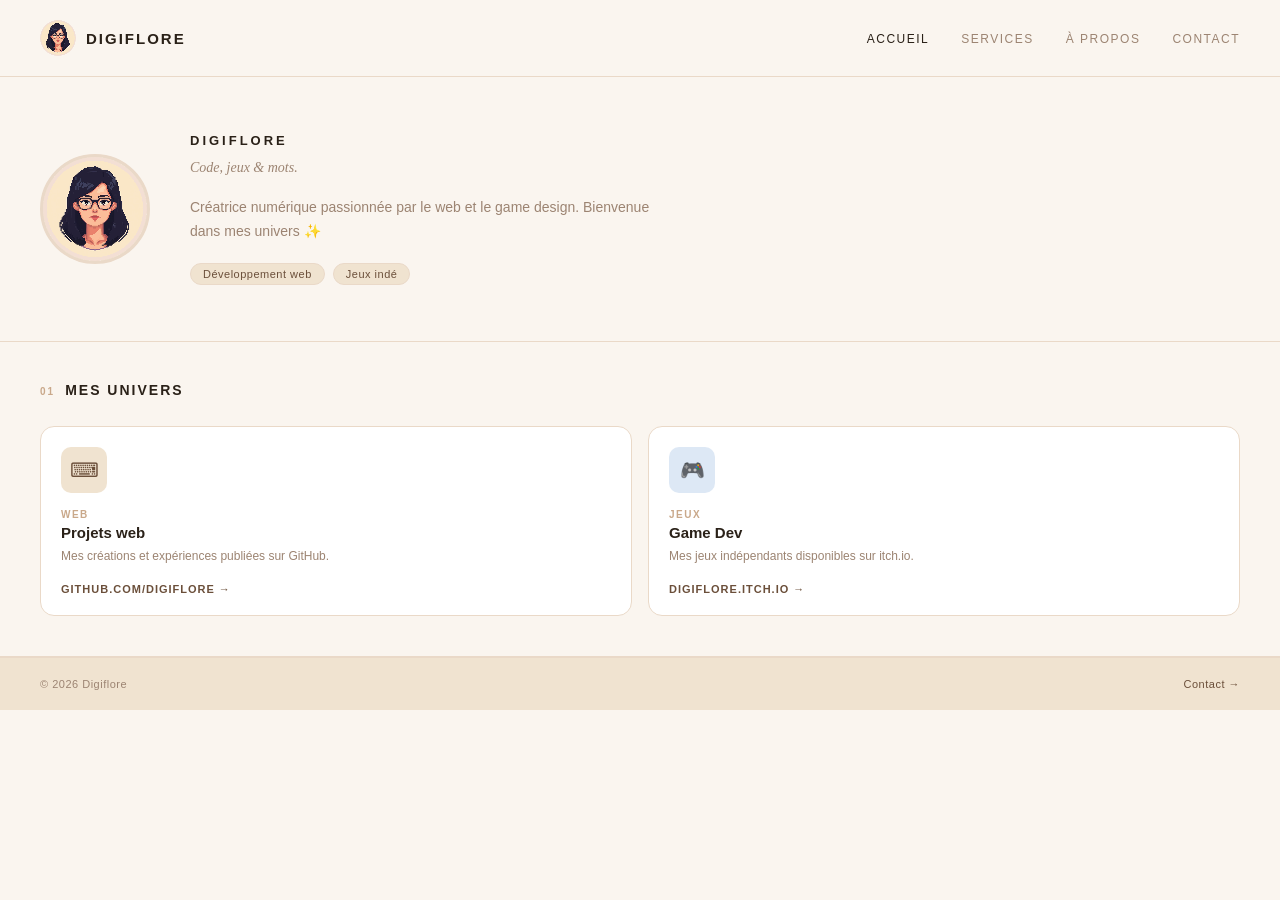
==== commit 67b99008: "Suppression temporaire section "mes écrits" (en attente d'une alternative)" ====
--- a/index.html
+++ b/index.html
@@ -14,8 +14,9 @@
   <meta charset="UTF-8" />
   <meta name="viewport" content="width=device-width, initial-scale=1.0" />
   <title>Digiflore</title>
-  <meta name="description"
-    content="Digiflore — Créatrice numérique passionnée par le web, le game design et l'écriture." />
+  <!-- <meta name="description"
+    content="Digiflore — Créatrice numérique passionnée par le web, le game design et l'écriture." /> -->
+  <meta name="description" content="Digiflore — Créatrice numérique passionnée par le web et le game design." />
   <link rel="icon" href="./img/logo.png" type="image/png" />
   <link rel="preconnect" href="https://fonts.googleapis.com">
   <link rel="preconnect" href="https://fonts.gstatic.com" crossorigin>
@@ -436,11 +437,12 @@
     <div class="hero-text">
       <h1>Digiflore</h1>
       <p class="hero-tagline">Code, jeux &amp; mots.</p>
-      <p>Créatrice numérique passionnée par le web, le game design et l'écriture. Bienvenue dans mes univers ✨</p>
+      <!-- <p>Créatrice numérique passionnée par le web, le game design et l'écriture. Bienvenue dans mes univers ✨</p> -->
+      <p>Créatrice numérique passionnée par le web et le game design. Bienvenue dans mes univers ✨</p>
       <div class="tags">
         <span class="tag">Développement web</span>
         <span class="tag">Jeux indé</span>
-        <span class="tag">Écriture</span>
+        <!-- <span class="tag">Écriture</span> -->
       </div>
     </div>
   </section>
@@ -469,14 +471,14 @@
         <p class="card-link">digiflore.itch.io</p>
       </a>
 
-      <a class="card" href="https://www.atelierdesauteurs.com/author/406882432/la-plume-de-flore/" target="_blank"
+      <!-- <a class="card" href="https://www.atelierdesauteurs.com/author/406882432/la-plume-de-flore/" target="_blank"
         rel="noopener">
         <div class="card-icon peach icon-quill"></div>
         <p class="card-label">Écriture</p>
         <p class="card-name">La plume de Flore</p>
         <p class="card-desc">Mes textes publiés sur l'Atelier des auteurs.</p>
         <p class="card-link">Lire mes écrits</p>
-      </a>
+      </a> -->
 
     </div>
   </section>
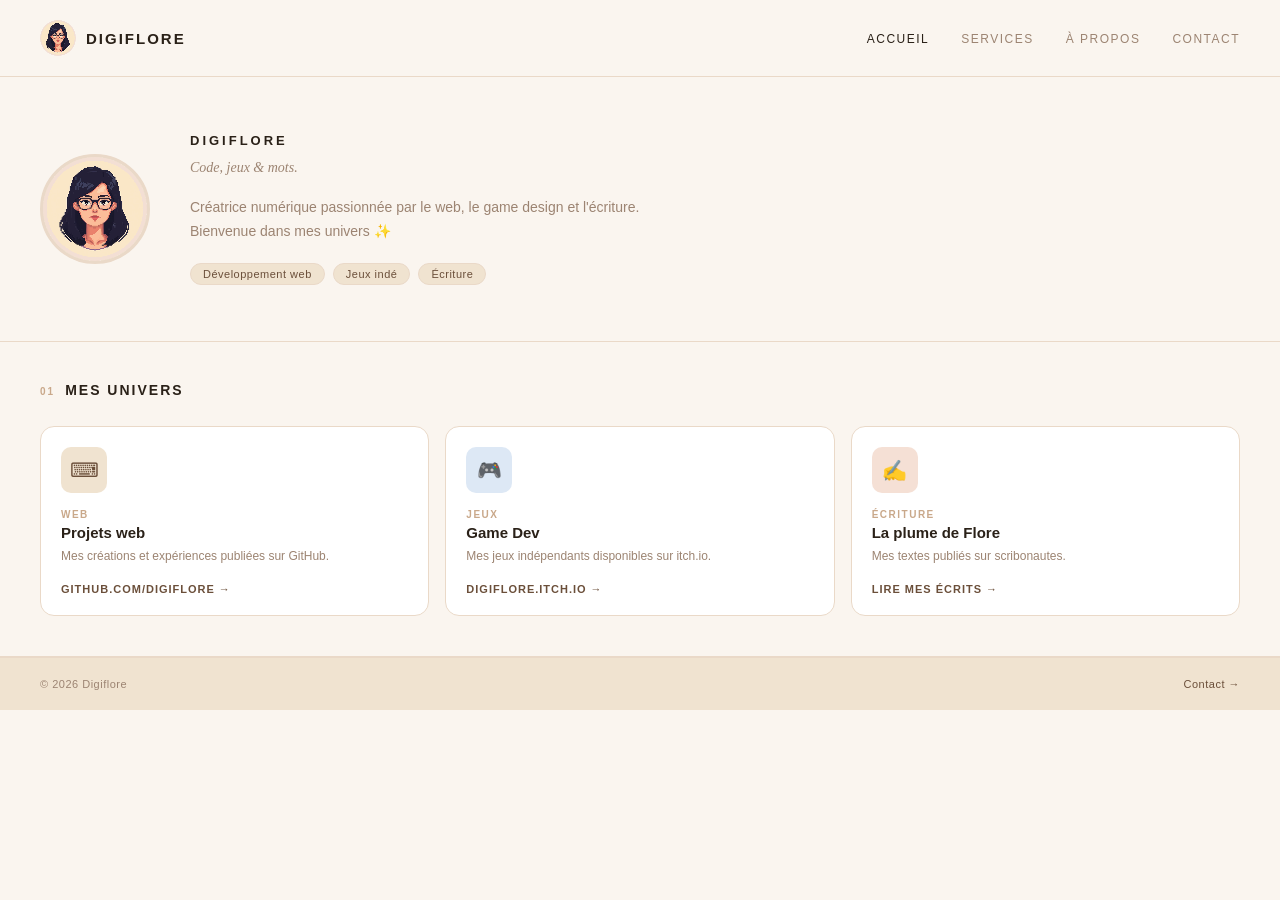
==== commit 96d24beb: "Affichage Scrbonautes" ====
--- a/index.html
+++ b/index.html
@@ -437,12 +437,11 @@
     <div class="hero-text">
       <h1>Digiflore</h1>
       <p class="hero-tagline">Code, jeux &amp; mots.</p>
-      <!-- <p>Créatrice numérique passionnée par le web, le game design et l'écriture. Bienvenue dans mes univers ✨</p> -->
-      <p>Créatrice numérique passionnée par le web et le game design. Bienvenue dans mes univers ✨</p>
+      <p>Créatrice numérique passionnée par le web, le game design et l'écriture. Bienvenue dans mes univers ✨</p>
       <div class="tags">
         <span class="tag">Développement web</span>
         <span class="tag">Jeux indé</span>
-        <!-- <span class="tag">Écriture</span> -->
+        <span class="tag">Écriture</span>
       </div>
     </div>
   </section>
@@ -471,14 +470,13 @@
         <p class="card-link">digiflore.itch.io</p>
       </a>
 
-      <!-- <a class="card" href="https://www.atelierdesauteurs.com/author/406882432/la-plume-de-flore/" target="_blank"
-        rel="noopener">
+      <a class="card" href="https://scribonautes.fr/users/profile/laplumedeflore/#works" target="_blank" rel="noopener">
         <div class="card-icon peach icon-quill"></div>
         <p class="card-label">Écriture</p>
         <p class="card-name">La plume de Flore</p>
-        <p class="card-desc">Mes textes publiés sur l'Atelier des auteurs.</p>
+        <p class="card-desc">Mes textes publiés sur scribonautes.</p>
         <p class="card-link">Lire mes écrits</p>
-      </a> -->
+      </a>
 
     </div>
   </section>
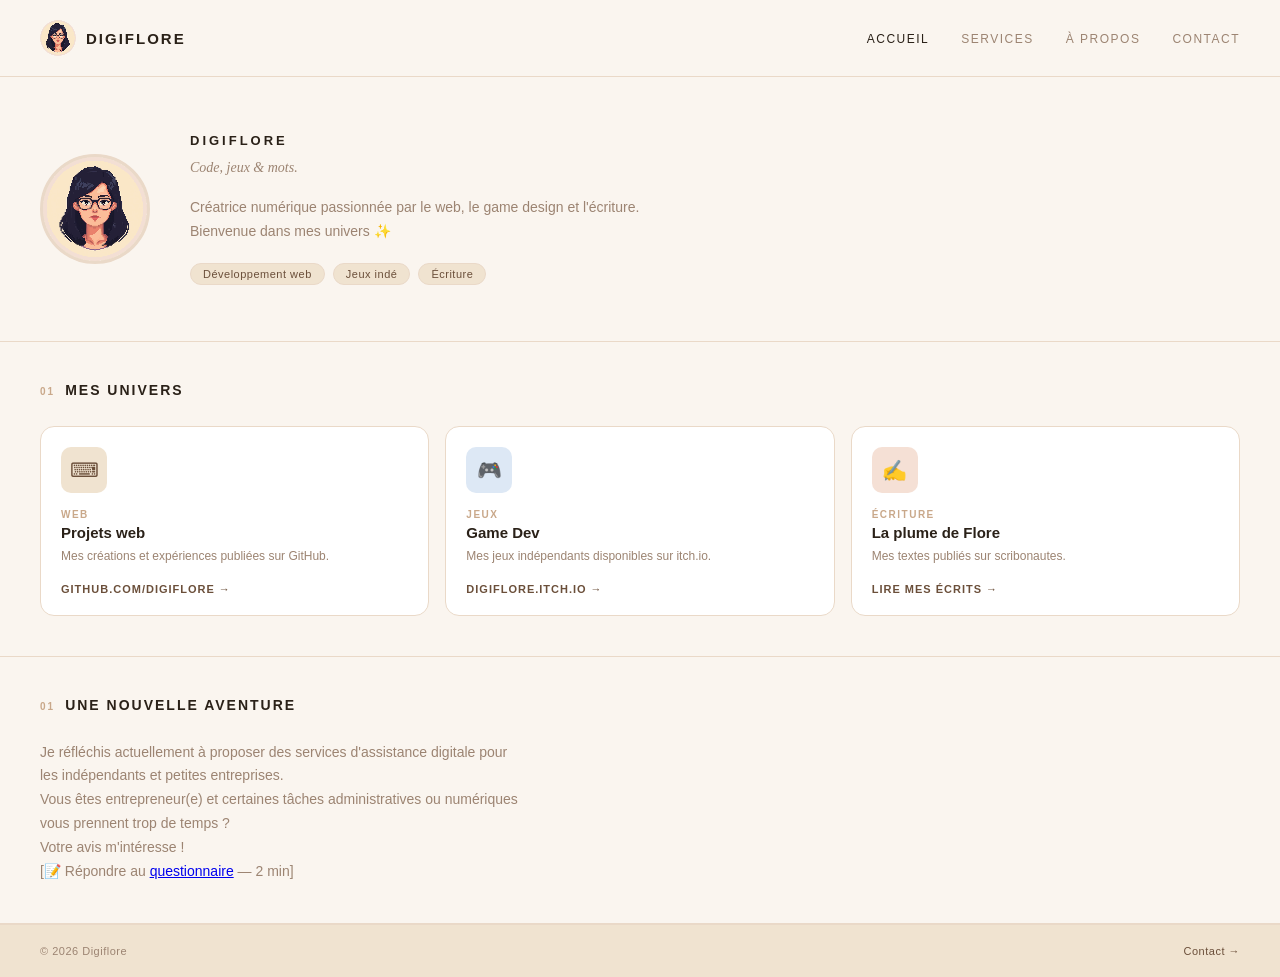
==== commit 0adfe175: "Ajout du questionnaire" ====
--- a/index.html
+++ b/index.html
@@ -481,6 +481,24 @@
     </div>
   </section>
 
+  <!-- Une nouvelle aventure -->
+  <section class="section">
+    <div class="section-header">
+      <span class="section-num">01</span>
+      <span class="section-title">Une nouvelle aventure</span>
+    </div>
+    <div class="hero-text">
+      <p>Je réfléchis actuellement à proposer des services d'assistance digitale pour les indépendants et petites
+        entreprises.</p>
+
+      <p>Vous êtes entrepreneur(e) et certaines tâches administratives ou numériques vous prennent trop de temps ?
+      </p>
+
+      <p>Votre avis m'intéresse !</p>
+
+      <p>[📝 Répondre au <a href="https://forms.gle/wUnS53FHQRGqp9AN7">questionnaire</a> — 2 min]</p>
+    </div>
+  </section>
   <!-- FOOTER -->
   <footer>
     <span class="footer-copy">© 2026 Digiflore</span>
